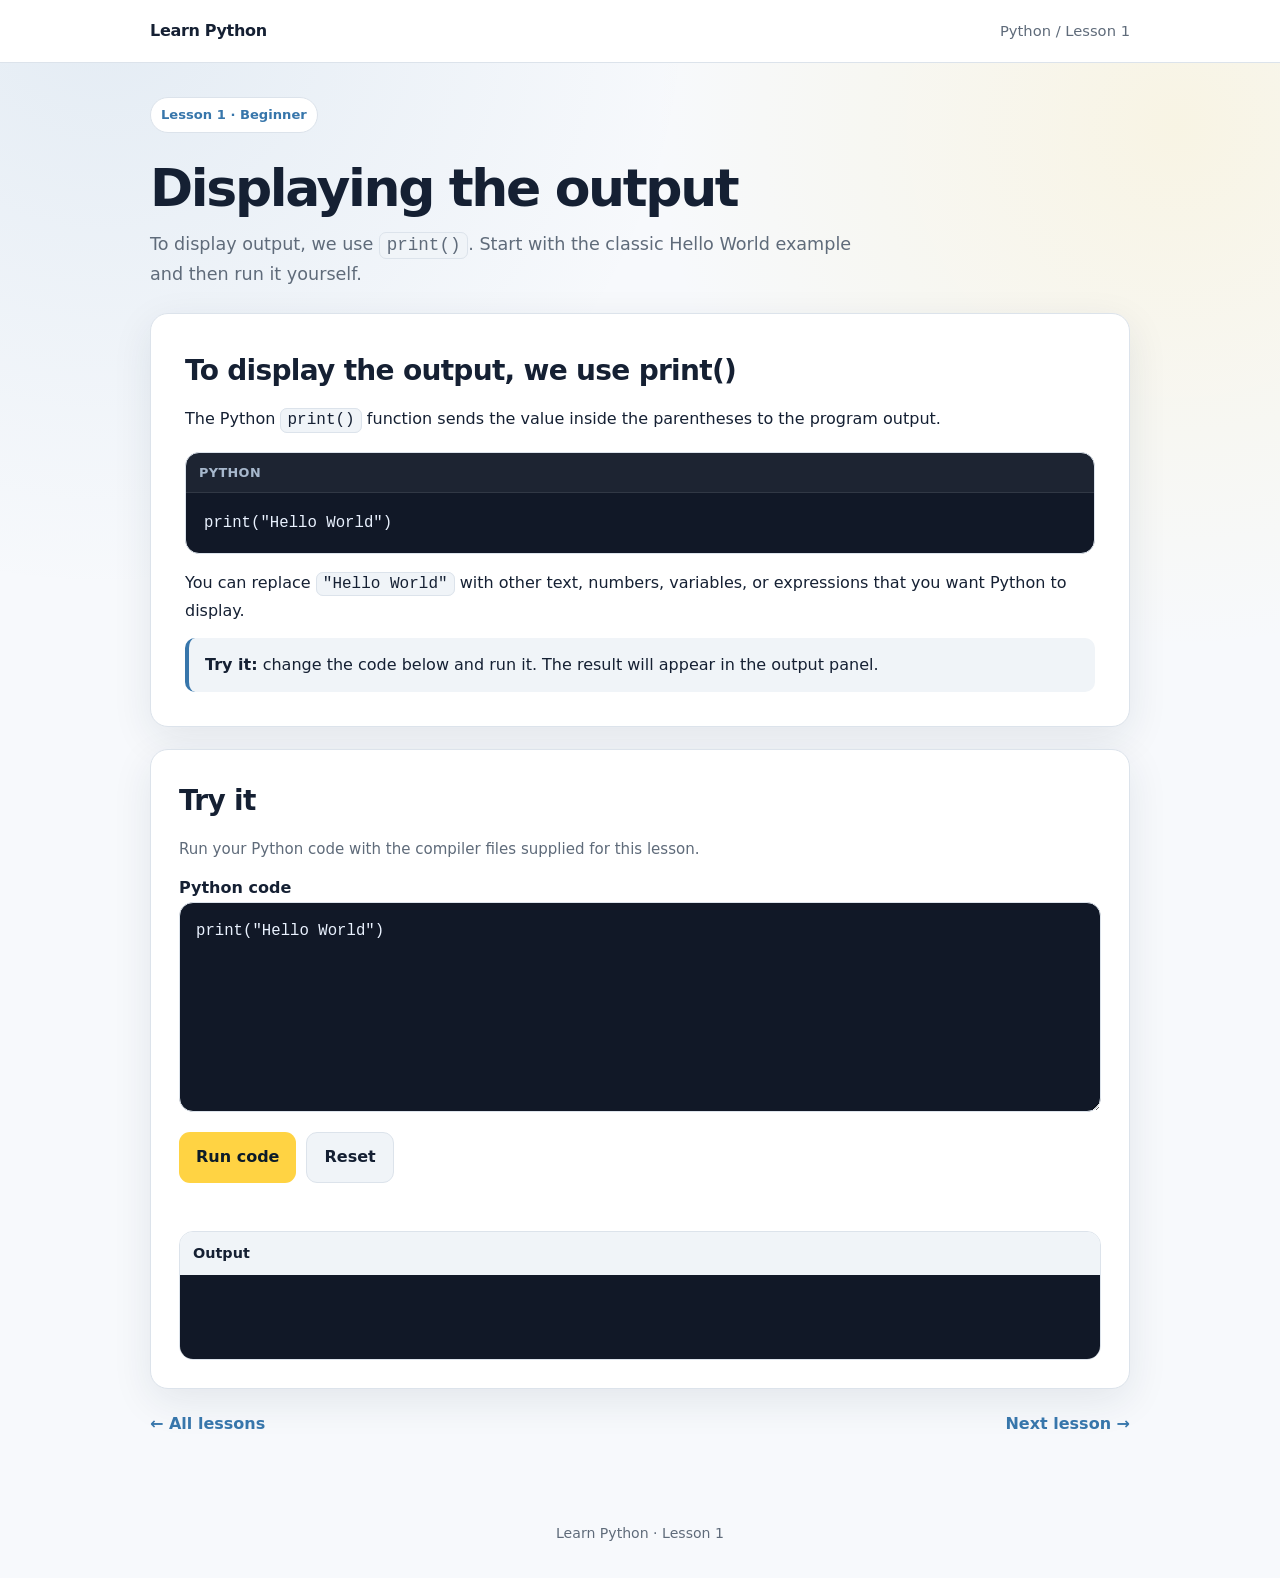
==== lessons/lesson1.html @ 3cabe213 "commit" ====
<!doctype html>
<html lang="en">
<head>
  <meta charset="utf-8">
  <meta name="viewport" content="width=device-width, initial-scale=1, viewport-fit=cover">
  <meta name="description" content="Learn Python print() and display your first Hello World program with an interactive Try it editor.">
  <meta name="robots" content="index,follow,max-image-preview:large">
  <meta name="theme-color" content="#3776ab">
  <title>Python print() — Lesson 1 | Learn Python</title>
  <link rel="canonical" href="/lessons/lesson1.html">
  <meta property="og:type" content="article">
  <meta property="og:title" content="Python print() — Lesson 1">
  <meta property="og:description" content="Learn how Python print() displays output with your first Hello World example.">
  <meta property="og:url" content="/lessons/lesson1.html">
  <meta name="lesson-title" content="Python print()">
  <meta name="lesson-number" content="1">
  <meta name="lesson-level" content="Beginner">

  <style>
    :root {
      color-scheme: light dark;
      --bg:#f7f9fc; --surface:#fff; --surface-2:#f0f4f8; --text:#152033; --muted:#5f6b7a;
      --border:#dce3eb; --primary:#3776ab; --accent:#ffd343; --success:#137333; --error:#b42318;
      --code:#111827; --code-text:#eaf2ff; --shadow:0 12px 40px rgba(20,42,70,.09); --radius:18px; --max:980px;
    }
    @media (prefers-color-scheme:dark){
      :root{--bg:#0b1220;--surface:#111a2b;--surface-2:#172236;--text:#eef4fb;--muted:#a8b5c7;--border:#26344a;--primary:#64a3d8;--accent:#ffd343;--success:#6fd08c;--error:#ff8177;--code:#080d16;--code-text:#edf6ff;--shadow:0 16px 46px rgba(0,0,0,.28)}
    }
    *{box-sizing:border-box}
    html{scroll-behavior:smooth}
    body{margin:0;min-height:100vh;font-family:system-ui,-apple-system,BlinkMacSystemFont,"Segoe UI",sans-serif;background:radial-gradient(circle at 8% 0%,rgba(55,118,171,.10),transparent 30%),radial-gradient(circle at 92% 8%,rgba(255,211,67,.13),transparent 28%),var(--bg);color:var(--text);line-height:1.65;-webkit-font-smoothing:antialiased;text-rendering:optimizeLegibility}
    a{color:var(--primary)}
    a:focus-visible,button:focus-visible,textarea:focus-visible{outline:3px solid var(--accent);outline-offset:3px}
    .wrap{width:min(calc(100% - 28px),var(--max));margin-inline:auto}
    .topbar{padding:18px 0;border-bottom:1px solid var(--border);background:var(--surface)}
    .topbar-inner{display:flex;align-items:center;justify-content:space-between;gap:14px}
    .brand{color:var(--text);text-decoration:none;font-weight:800;letter-spacing:-.02em}
    .breadcrumb{color:var(--muted);font-size:.92rem;white-space:nowrap}
    main{padding:34px 0 60px}
    .hero{display:grid;gap:18px;margin-bottom:24px}
    .badge{display:inline-flex;align-items:center;width:fit-content;padding:6px 10px;border:1px solid var(--border);border-radius:999px;background:var(--surface);color:var(--primary);font-weight:750;font-size:.82rem}
    h1{margin:10px 0 0;font-size:clamp(2rem,7vw,3.25rem);line-height:1.06;letter-spacing:-.045em}
    .lead{margin:14px 0 0;max-width:720px;color:var(--muted);font-size:clamp(1rem,2vw,1.1rem)}
    .lesson-card,.try-card{background:var(--surface);border:1px solid var(--border);border-radius:var(--radius);box-shadow:var(--shadow)}
    .lesson-card{padding:clamp(20px,4vw,34px);margin-bottom:22px}
    h2{margin:0 0 12px;font-size:clamp(1.35rem,3vw,1.75rem);letter-spacing:-.025em}
    p{margin:0 0 14px}
    .example{margin:18px 0 16px;overflow:hidden;border:1px solid var(--border);border-radius:14px;background:var(--code)}
    .code-label{padding:9px 13px;color:#a7b8cd;background:rgba(255,255,255,.05);border-bottom:1px solid rgba(255,255,255,.09);font-size:.8rem;font-weight:700;letter-spacing:.03em;text-transform:uppercase}
    pre{margin:0;padding:18px;overflow:auto;color:var(--code-text);font:500 .98rem/1.55 ui-monospace,SFMono-Regular,Menlo,Consolas,monospace}
    code{font-family:ui-monospace,SFMono-Regular,Menlo,Consolas,monospace}
    .inline-code{padding:.14em .38em;border:1px solid var(--border);border-radius:7px;background:var(--surface-2)}
    .try-card{padding:clamp(18px,3vw,28px)}
    .try-head{display:flex;align-items:flex-start;justify-content:space-between;gap:14px;flex-wrap:wrap;margin-bottom:14px}
    .try-subtitle{margin:0;color:var(--muted);font-size:.94rem}
    .editor{width:100%;min-height:210px;resize:vertical;border:1px solid var(--border);border-radius:14px;padding:16px;background:var(--code);color:var(--code-text);font:500 .98rem/1.55 ui-monospace,SFMono-Regular,Menlo,Consolas,monospace;tab-size:4}
    .actions{display:flex;flex-wrap:wrap;gap:10px;margin-top:12px}
    button{border:0;border-radius:11px;padding:11px 17px;font:inherit;font-weight:750;cursor:pointer;touch-action:manipulation;transition:transform .16s ease,opacity .16s ease}
    button:hover{transform:translateY(-1px)} button:disabled{opacity:.58;cursor:wait;transform:none}
    .run-btn{color:#0c1b29;background:var(--accent)}
    .reset-btn{color:var(--text);background:var(--surface-2);border:1px solid var(--border)}
    .status{min-height:24px;margin-top:10px;color:var(--muted);font-size:.9rem}
    .output{margin-top:14px;border:1px solid var(--border);border-radius:14px;overflow:hidden}
    .output-title{padding:10px 13px;background:var(--surface-2);font-weight:750;font-size:.9rem}
    .output pre{min-height:84px;background:var(--code)}
    .error{color:var(--error)} .success{color:var(--success)}
    .nav{display:flex;justify-content:space-between;gap:12px;flex-wrap:wrap;margin-top:22px}
    .nav a{text-decoration:none;font-weight:700}
    .note{padding:14px 16px;border-left:4px solid var(--primary);border-radius:10px;background:var(--surface-2)}
    footer{padding:24px 0 36px;color:var(--muted);font-size:.88rem;text-align:center}
    @media(max-width:480px){.wrap{width:min(calc(100% - 20px),var(--max))}main{padding-top:22px}.lesson-card,.try-card{border-radius:14px}.editor{min-height:190px;font-size:.9rem}button{width:100%}.breadcrumb{display:none}}
    @media(prefers-reduced-motion:reduce){html{scroll-behavior:auto}*{transition:none!important}}
  </style>

  <!-- Place your supplied compiler files in this same /lessons/ folder. -->
  <script src="core-engine.js" defer></script>
  <script src="python-compiler.js" defer></script>
</head>

<body>
  <header class="topbar">
    <div class="wrap topbar-inner">
      <a class="brand" href="../index.html" aria-label="Learn Python home">Learn Python</a>
      <div class="breadcrumb" aria-label="Breadcrumb">Python / Lesson 1</div>
    </div>
  </header>

  <main class="wrap">
    <article>
      <section class="hero">
        <div class="badge">Lesson 1 · Beginner</div>
        <div>
          <h1>Displaying the output</h1>
          <p class="lead">To display output, we use <code class="inline-code">print()</code>. Start with the classic Hello World example and then run it yourself.</p>
        </div>
      </section>

      <section class="lesson-card" aria-labelledby="explanation-title">
        <h2 id="explanation-title">To display the output, we use print()</h2>
        <p>The Python <code class="inline-code">print()</code> function sends the value inside the parentheses to the program output.</p>
        <div class="example" aria-label="Python code example">
          <div class="code-label">Python</div>
          <pre><code>print("Hello World")</code></pre>
        </div>
        <p>You can replace <code class="inline-code">"Hello World"</code> with other text, numbers, variables, or expressions that you want Python to display.</p>
        <div class="note"><strong>Try it:</strong> change the code below and run it. The result will appear in the output panel.</div>
      </section>

      <section class="try-card" aria-labelledby="try-title">
        <div class="try-head">
          <div>
            <h2 id="try-title">Try it</h2>
            <p class="try-subtitle">Run your Python code with the compiler files supplied for this lesson.</p>
          </div>
        </div>

        <label for="code-editor"><strong>Python code</strong></label>
        <textarea id="code-editor" class="editor" spellcheck="false" autocomplete="off" autocapitalize="off" aria-label="Python code editor">print("Hello World")</textarea>

        <div class="actions">
          <button id="run-code" class="run-btn" type="button">Run code</button>
          <button id="reset-code" class="reset-btn" type="button">Reset</button>
        </div>

        <div id="run-status" class="status" role="status" aria-live="polite"></div>
        <div class="output" aria-labelledby="output-title">
          <div id="output-title" class="output-title">Output</div>
          <pre id="output" aria-live="polite"></pre>
        </div>
      </section>

      <nav class="nav" aria-label="Lesson navigation">
        <a href="../index.html">← All lessons</a>
        <a href="lesson2.html">Next lesson →</a>
      </nav>
    </article>
  </main>

  <footer>Learn Python · Lesson 1</footer>

  <script>
    (() => {
      "use strict";
      const initialCode = 'print("Hello World")';
      const editor = document.getElementById("code-editor");
      const output = document.getElementById("output");
      const status = document.getElementById("run-status");
      const runButton = document.getElementById("run-code");
      const resetButton = document.getElementById("reset-code");

      function setStatus(message, className = "") {
        status.textContent = message;
        status.className = "status" + (className ? " " + className : "");
      }

      function runCode() {
        if (typeof PythonCompiler === "undefined" || typeof PythonCompiler.run !== "function") {
          output.textContent = "Compiler could not be loaded. Check that core-engine.js and python-compiler.js are in this lessons folder.";
          setStatus("Compiler unavailable.", "error");
          return;
        }

        const source = editor.value;
        runButton.disabled = true;
        setStatus("Running…");
        output.textContent = "";

        try {
          const result = PythonCompiler.run(source, "");
          if (result && result.ok) {
            output.textContent = result.output || "";
            setStatus("Program finished successfully.", "success");
          } else {
            output.textContent = (result && result.error) ? result.error : "The program could not be executed.";
            setStatus("There was an error while running the program.", "error");
          }
        } catch (error) {
          output.textContent = error instanceof Error ? error.message : "Unexpected compiler error.";
          setStatus("The compiler returned an unexpected error.", "error");
        } finally {
          runButton.disabled = false;
        }
      }

      function resetCode() {
        editor.value = initialCode;
        output.textContent = "";
        setStatus("");
        editor.focus();
      }

      runButton.addEventListener("click", runCode);
      resetButton.addEventListener("click", resetCode);

      editor.addEventListener("keydown", (event) => {
        if ((event.ctrlKey || event.metaKey) && event.key === "Enter") {
          event.preventDefault();
          runCode();
        }
      });
    })();
  </script>

  <script type="application/ld+json">
  {
    "@context":"https://schema.org",
    "@type":"LearningResource",
    "name":"Python print() — Lesson 1",
    "description":"Learn how Python print() displays output with a Hello World example.",
    "learningResourceType":"lesson",
    "educationalLevel":"Beginner",
    "inLanguage":"en",
    "isPartOf":{"@type":"Course","name":"Learn Python"}
  }
  </script>
</body>
</html>
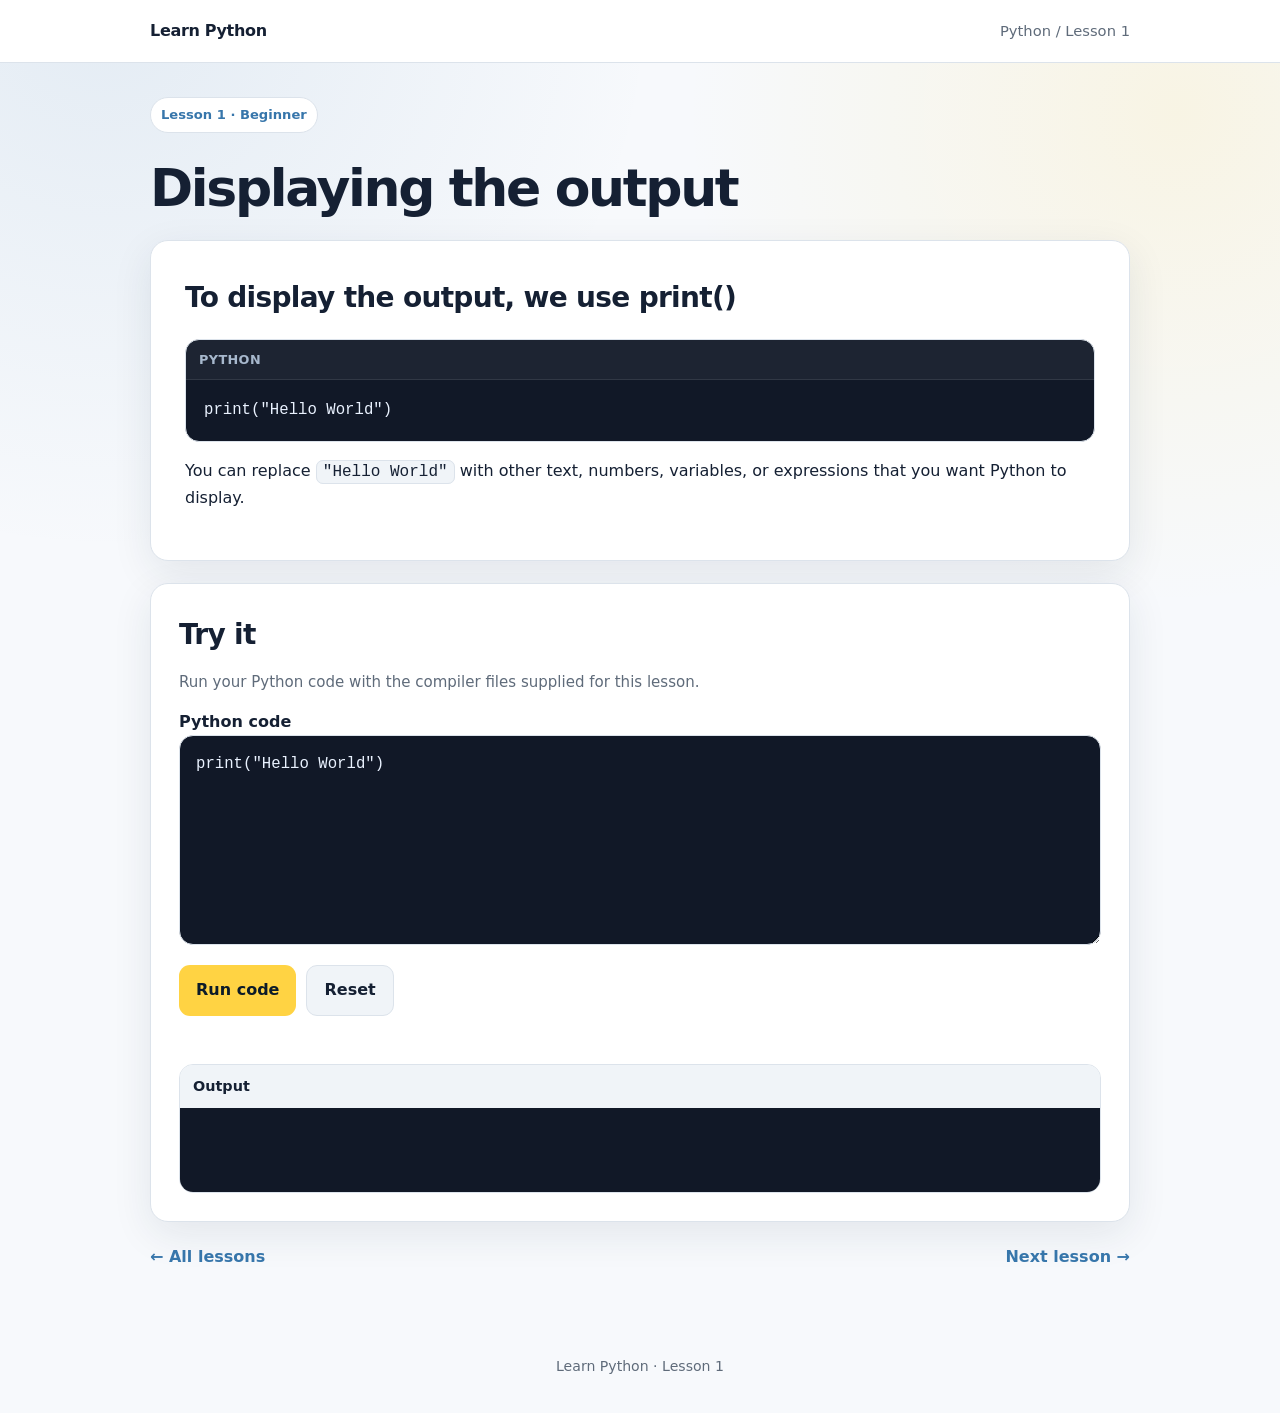
==== commit 0f852007: "commit" ====
--- a/lessons/lesson1.html
+++ b/lessons/lesson1.html
@@ -91,19 +91,17 @@
         <div class="badge">Lesson 1 · Beginner</div>
         <div>
           <h1>Displaying the output</h1>
-          <p class="lead">To display output, we use <code class="inline-code">print()</code>. Start with the classic Hello World example and then run it yourself.</p>
+        
         </div>
       </section>
 
       <section class="lesson-card" aria-labelledby="explanation-title">
         <h2 id="explanation-title">To display the output, we use print()</h2>
-        <p>The Python <code class="inline-code">print()</code> function sends the value inside the parentheses to the program output.</p>
         <div class="example" aria-label="Python code example">
           <div class="code-label">Python</div>
           <pre><code>print("Hello World")</code></pre>
         </div>
         <p>You can replace <code class="inline-code">"Hello World"</code> with other text, numbers, variables, or expressions that you want Python to display.</p>
-        <div class="note"><strong>Try it:</strong> change the code below and run it. The result will appear in the output panel.</div>
       </section>
 
       <section class="try-card" aria-labelledby="try-title">
